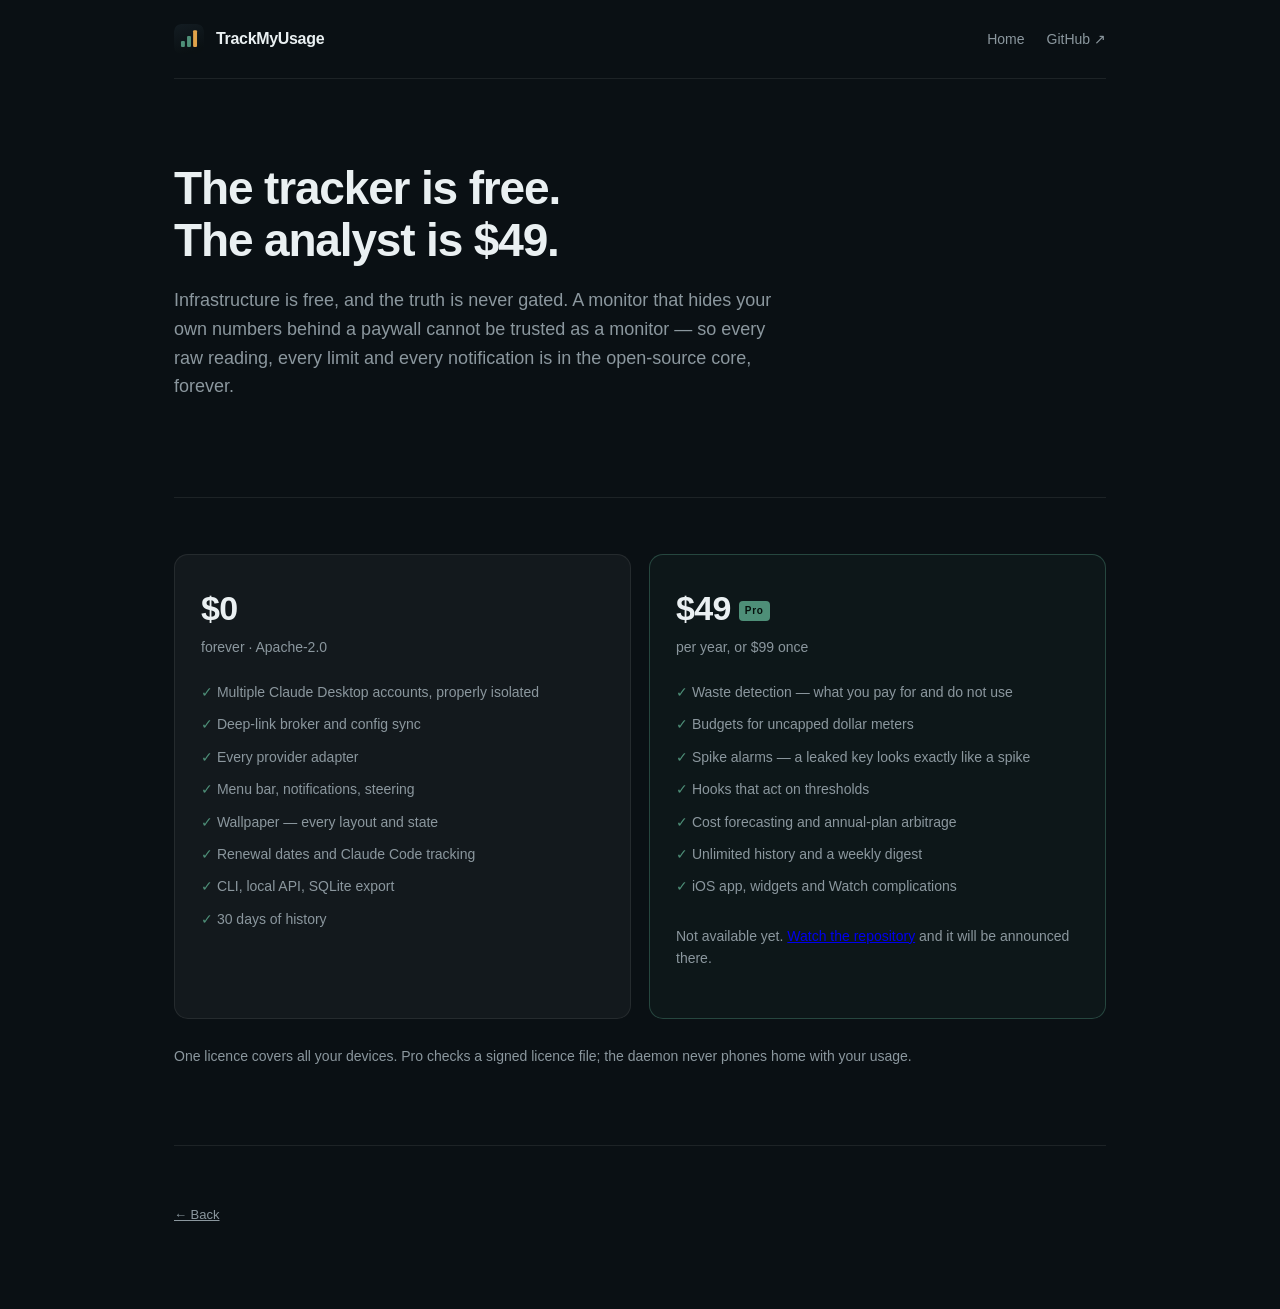
==== web/pricing.html @ 6587e72d "Brand, website, and counts that cannot lie The mark is geometry in TMUDesign, not a file. One defini" ====
<!DOCTYPE html>
<html lang="en">
<head>
<meta charset="utf-8">
<meta name="viewport" content="width=device-width, initial-scale=1">
<title>Pricing — TrackMyUsage</title>
<meta name="description" content="The tracker is free and open source. The analyst is $49.">
<!-- Deliberately not linked from the nav yet. Pro is not built: the licence check, the
     insights and the payment path are all still to come, and a page with a working trial
     button that leads nowhere is a promise the product cannot keep — on a site whose whole
     argument is that its numbers are honest. Link it when Pro ships. -->
<meta name="robots" content="noindex">
<link rel="icon" href="mark.svg">
<link rel="stylesheet" href="styles.css">
</head>
<body>

<div class="wrap">
    <nav>
        <img src="mark.svg" alt="">
        <span class="name">TrackMyUsage</span>
        <span class="links">
            <a href="index.html">Home</a>
            <a href="https://github.com/frogbark/trackmyusage">GitHub ↗</a>
        </span>
    </nav>

    <header>
        <h1>The tracker is free. The analyst is $49.</h1>
        <p class="sub">
            Infrastructure is free, and the truth is never gated. A monitor that hides your
            own numbers behind a paywall cannot be trusted as a monitor — so every raw
            reading, every limit and every notification is in the open-source core, forever.
        </p>
    </header>

    <section>
        <div class="plans">
            <div class="plan">
                <div class="price">$0</div>
                <div class="term">forever · Apache-2.0</div>
                <ul>
                    <li>Multiple Claude Desktop accounts, properly isolated</li>
                    <li>Deep-link broker and config sync</li>
                    <li>Every provider adapter</li>
                    <li>Menu bar, notifications, steering</li>
                    <li>Wallpaper — every layout and state</li>
                    <li>Renewal dates and Claude Code tracking</li>
                    <li>CLI, local API, SQLite export</li>
                    <li>30 days of history</li>
                </ul>
            </div>

            <div class="plan pro">
                <div class="price">$49<span class="badge">Pro</span></div>
                <div class="term">per year, or $99 once</div>
                <ul>
                    <li>Waste detection — what you pay for and do not use</li>
                    <li>Budgets for uncapped dollar meters</li>
                    <li>Spike alarms — a leaked key looks exactly like a spike</li>
                    <li>Hooks that act on thresholds</li>
                    <li>Cost forecasting and annual-plan arbitrage</li>
                    <li>Unlimited history and a weekly digest</li>
                    <li>iOS app, widgets and Watch complications</li>
                </ul>
                <p class="counts" style="margin-top:22px">
                    Not available yet. <a href="https://github.com/frogbark/trackmyusage">Watch
                    the repository</a> and it will be announced there.
                </p>
            </div>
        </div>

        <p class="counts" style="margin-top:26px">
            One licence covers all your devices. Pro checks a signed licence file; the daemon
            never phones home with your usage.
        </p>
    </section>

    <footer>
        <p><a href="index.html">← Back</a></p>
    </footer>
</div>

</body>
</html>
---- web/styles.css ----
/* trackmyusage.dev — no build step, no dependencies, one stylesheet.
   Tokens mirror Sources/TMUDesign/Ink.swift. They are duplicated here rather than generated
   because eleven hex values are not worth a build pipeline; the app icon and the provider
   matrix, which genuinely go stale, are generated. */
:root {
    --bg: #0a1014;
    --panel: rgba(255, 255, 255, 0.04);
    --border: rgba(255, 255, 255, 0.08);
    --ink: #eaf0f2;
    --muted: #8b979e;
    --absent: #5b686f;
    --ok: #4e8f78;
    --warn: #e0a24a;
    --over: #e2564a;
    --mono: ui-monospace, SFMono-Regular, Menlo, monospace;
}

* { box-sizing: border-box; }

body {
    margin: 0;
    background: var(--bg);
    color: var(--ink);
    font: 16px/1.6 -apple-system, BlinkMacSystemFont, "Segoe UI", Helvetica, sans-serif;
    -webkit-font-smoothing: antialiased;
    font-variant-numeric: tabular-nums;
}

.wrap { max-width: 980px; margin: 0 auto; padding: 0 24px; }

/* Nav */
nav {
    display: flex;
    align-items: center;
    gap: 12px;
    padding: 24px 0;
    border-bottom: 1px solid var(--border);
}
nav img { width: 30px; height: 30px; border-radius: 7px; }
nav .name { font-weight: 700; letter-spacing: -0.02em; }
nav .links { margin-left: auto; display: flex; gap: 22px; }
nav a { color: var(--muted); text-decoration: none; font-size: 14px; }
nav a:hover { color: var(--ink); }

/* Hero */
header { padding: 84px 0 64px; }
h1 {
    font-size: 46px;
    line-height: 1.12;
    letter-spacing: -0.025em;
    margin: 0 0 20px;
    max-width: 17ch;
}
.sub { color: var(--muted); font-size: 18px; max-width: 62ch; margin: 0 0 32px; }

.cta { display: flex; gap: 14px; align-items: center; flex-wrap: wrap; }
.install {
    font-family: var(--mono);
    font-size: 14px;
    background: var(--panel);
    border: 1px solid var(--border);
    border-radius: 9px;
    padding: 11px 16px;
    user-select: all;
}
.button {
    background: var(--ok);
    color: #06110d;
    font-weight: 600;
    font-size: 14px;
    border-radius: 9px;
    padding: 12px 20px;
    text-decoration: none;
}
.caption {
    margin-top: 22px;
    color: var(--absent);
    font-size: 13px;
    display: flex;
    gap: 10px;
    flex-wrap: wrap;
}
.caption span::after { content: " ·"; }
.caption span:last-child::after { content: ""; }

/* Sections */
section { padding: 56px 0; border-top: 1px solid var(--border); }
h2 { font-size: 13px; letter-spacing: 0.09em; text-transform: uppercase; color: var(--muted); margin: 0 0 26px; }

.pillars { display: grid; grid-template-columns: repeat(auto-fit, minmax(240px, 1fr)); gap: 18px; }
.card {
    background: var(--panel);
    border: 1px solid var(--border);
    border-radius: 12px;
    padding: 22px;
}
.card h3 { margin: 0 0 8px; font-size: 16px; }
.card p { margin: 0; color: var(--muted); font-size: 14px; }

/* Provider matrix */
.counts { color: var(--muted); font-size: 14px; margin: -12px 0 22px; }
.matrix { display: grid; grid-template-columns: repeat(auto-fit, minmax(200px, 1fr)); gap: 10px; }
.provider {
    display: flex;
    align-items: center;
    gap: 10px;
    background: var(--panel);
    border: 1px solid var(--border);
    border-radius: 9px;
    padding: 11px 14px;
    font-size: 14px;
}
.dot { width: 8px; height: 8px; border-radius: 50%; flex: none; }
.dot.built { background: var(--ok); }
.dot.blocked { background: var(--warn); }
.dot.planned { background: var(--absent); }
.provider .note { margin-left: auto; color: var(--absent); font-size: 12px; }
.provider.planned { color: var(--muted); }

/* Pricing */
.plans { display: grid; grid-template-columns: repeat(auto-fit, minmax(280px, 1fr)); gap: 18px; }
.plan { background: var(--panel); border: 1px solid var(--border); border-radius: 14px; padding: 26px; }
.plan.pro { border-color: rgba(78, 143, 120, 0.4); background: rgba(78, 143, 120, 0.06); }
.plan .price { font-size: 34px; font-weight: 700; letter-spacing: -0.02em; }
.plan .term { color: var(--muted); font-size: 14px; margin-bottom: 18px; }
.plan ul { list-style: none; padding: 0; margin: 0; font-size: 14px; color: var(--muted); }
.plan li { padding: 5px 0; }
.plan li::before { content: "✓ "; color: var(--ok); }
.badge {
    display: inline-block;
    background: var(--ok);
    color: #06110d;
    font-size: 10px;
    font-weight: 700;
    letter-spacing: 0.08em;
    border-radius: 4px;
    padding: 2px 6px;
    vertical-align: middle;
    margin-left: 8px;
}

footer { padding: 46px 0 70px; color: var(--absent); font-size: 13px; border-top: 1px solid var(--border); }
footer a { color: var(--muted); }

@media (max-width: 620px) {
    h1 { font-size: 32px; }
    header { padding: 52px 0 40px; }
}
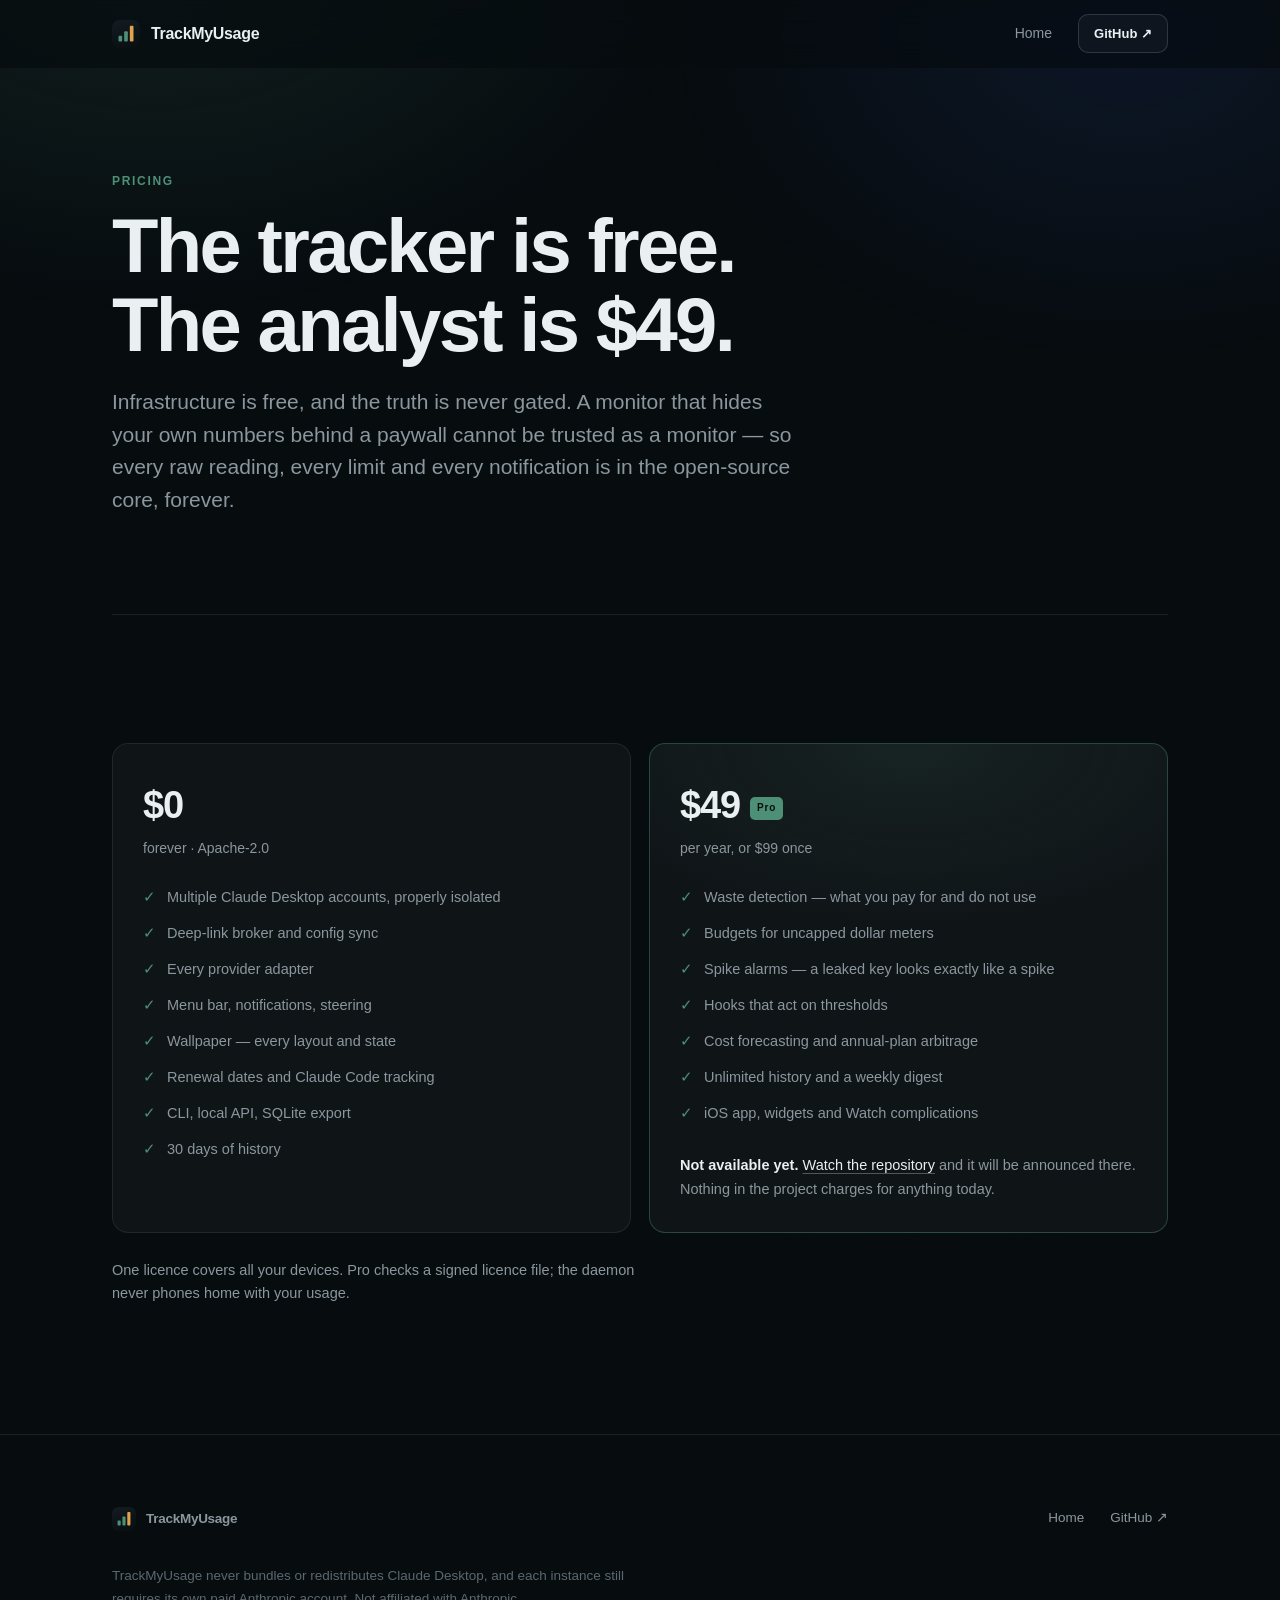
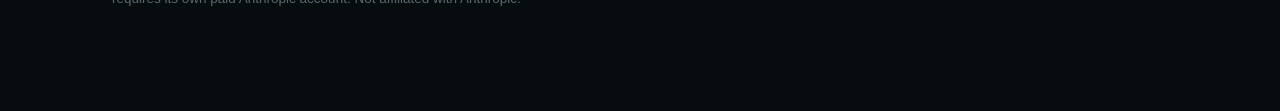
==== commit be420fcd: "Website: show the product, drawn by the thing that draws it The site had no product visuals at all —" ====
--- a/web/pricing.html
+++ b/web/pricing.html
@@ -10,24 +10,32 @@
      button that leads nowhere is a promise the product cannot keep — on a site whose whole
      argument is that its numbers are honest. Link it when Pro ships. -->
 <meta name="robots" content="noindex">
+<meta name="theme-color" content="#070c0f">
 <link rel="icon" href="mark.svg">
+<link rel="apple-touch-icon" href="icon.svg">
 <link rel="stylesheet" href="styles.css">
 </head>
 <body>
 
+<nav id="nav">
+    <div class="nav-inner">
+        <a class="nav-brand" href="/">
+            <img src="mark.svg" alt="">
+            <span>TrackMyUsage</span>
+        </a>
+        <span class="nav-links">
+            <a href="/">Home</a>
+            <a class="button ghost" href="https://github.com/frogbark/trackmyusage">GitHub&nbsp;↗</a>
+        </span>
+    </div>
+</nav>
+
 <div class="wrap">
-    <nav>
-        <img src="mark.svg" alt="">
-        <span class="name">TrackMyUsage</span>
-        <span class="links">
-            <a href="index.html">Home</a>
-            <a href="https://github.com/frogbark/trackmyusage">GitHub ↗</a>
-        </span>
-    </nav>
 
-    <header>
+    <header class="hero">
+        <p class="eyebrow">Pricing</p>
         <h1>The tracker is free. The analyst is $49.</h1>
-        <p class="sub">
+        <p class="lead">
             Infrastructure is free, and the truth is never gated. A monitor that hides your
             own numbers behind a paywall cannot be trusted as a monitor — so every raw
             reading, every limit and every notification is in the open-source core, forever.
@@ -63,23 +71,41 @@
                     <li>Unlimited history and a weekly digest</li>
                     <li>iOS app, widgets and Watch complications</li>
                 </ul>
-                <p class="counts" style="margin-top:22px">
-                    Not available yet. <a href="https://github.com/frogbark/trackmyusage">Watch
-                    the repository</a> and it will be announced there.
+                <p class="layout-note" style="margin-top:22px">
+                    <b>Not available yet.</b>
+                    <a href="https://github.com/frogbark/trackmyusage">Watch the repository</a>
+                    and it will be announced there. Nothing in the project charges for
+                    anything today.
                 </p>
             </div>
         </div>
 
-        <p class="counts" style="margin-top:26px">
+        <p class="layout-note" style="margin-top:26px">
             One licence covers all your devices. Pro checks a signed licence file; the daemon
             never phones home with your usage.
         </p>
     </section>
 
-    <footer>
-        <p><a href="index.html">← Back</a></p>
-    </footer>
 </div>
+
+<footer>
+    <div class="wrap">
+        <div class="foot-grid">
+            <span class="foot-brand">
+                <img src="mark.svg" alt="">
+                TrackMyUsage
+            </span>
+            <span class="foot-links">
+                <a href="/">Home</a>
+                <a href="https://github.com/frogbark/trackmyusage">GitHub ↗</a>
+            </span>
+        </div>
+        <p>
+            TrackMyUsage never bundles or redistributes Claude Desktop, and each instance still
+            requires its own paid Anthropic account. Not affiliated with Anthropic.
+        </p>
+    </div>
+</footer>
 
 </body>
 </html>
--- a/web/styles.css
+++ b/web/styles.css
@@ -1,148 +1,1132 @@
 /* trackmyusage.dev — no build step, no dependencies, one stylesheet.
    Tokens mirror Sources/TMUDesign/Ink.swift. They are duplicated here rather than generated
-   because eleven hex values are not worth a build pipeline; the app icon and the provider
-   matrix, which genuinely go stale, are generated. */
+   because eleven hex values are not worth a build pipeline; the app icon, the provider
+   matrix and the wallpaper images, which genuinely go stale, are generated. */
 :root {
-    --bg: #0a1014;
-    --panel: rgba(255, 255, 255, 0.04);
-    --border: rgba(255, 255, 255, 0.08);
+    /* Mirrors Ink.swift */
+    --scrim: #0c1216;
+    --window: #1e2429;
+    --popover: #1d2226;
     --ink: #eaf0f2;
     --muted: #8b979e;
     --absent: #5b686f;
     --ok: #4e8f78;
     --warn: #e0a24a;
     --over: #e2564a;
-    --mono: ui-monospace, SFMono-Regular, Menlo, monospace;
-}
-
-* { box-sizing: border-box; }
+    --action: #3f6df0;
+
+    /* Web-only surfaces */
+    --bg: #070c0f;
+    --bg-soft: #0a1014;
+    --panel: rgba(255, 255, 255, 0.035);
+    --panel-hi: rgba(255, 255, 255, 0.055);
+    --border: rgba(255, 255, 255, 0.08);
+    --border-hi: rgba(255, 255, 255, 0.14);
+
+    --mono: ui-monospace, SFMono-Regular, "SF Mono", Menlo, monospace;
+    --sans: -apple-system, BlinkMacSystemFont, "Segoe UI", Inter, Helvetica, sans-serif;
+
+    /* Fluid type. One scale, so a heading never needs a per-breakpoint override. */
+    --t-display: clamp(38px, 6.4vw, 76px);
+    --t-h2: clamp(27px, 3.4vw, 40px);
+    --t-h3: clamp(17px, 1.5vw, 19px);
+    --t-lead: clamp(17px, 1.7vw, 21px);
+
+    --gutter: clamp(20px, 4vw, 32px);
+    --section: clamp(72px, 10vw, 132px);
+    --radius: 16px;
+    /* How wide a figure may go when it breaks out of the text column. */
+    --breakout: min(calc(100vw - 2 * var(--gutter)), 1240px);
+
+    --ease: cubic-bezier(0.22, 1, 0.36, 1);
+}
+
+*,
+*::before,
+*::after {
+    box-sizing: border-box;
+}
+
+html {
+    scroll-behavior: smooth;
+    /* The nav is sticky; without this an anchor jump hides its own heading behind it. */
+    scroll-padding-top: 96px;
+    -webkit-text-size-adjust: 100%;
+}
 
 body {
     margin: 0;
     background: var(--bg);
     color: var(--ink);
-    font: 16px/1.6 -apple-system, BlinkMacSystemFont, "Segoe UI", Helvetica, sans-serif;
+    font: 400 16px/1.65 var(--sans);
     -webkit-font-smoothing: antialiased;
+    -moz-osx-font-smoothing: grayscale;
     font-variant-numeric: tabular-nums;
-}
-
-.wrap { max-width: 980px; margin: 0 auto; padding: 0 24px; }
-
-/* Nav */
+    overflow-x: hidden;
+}
+
+/* Ambient light. Two fixed radial washes rather than a gradient on the body, so they stay
+   put while the page scrolls and never band across a long section. */
+body::before {
+    content: "";
+    position: fixed;
+    inset: 0;
+    pointer-events: none;
+    z-index: 0;
+    background:
+        radial-gradient(900px 620px at 12% -8%, rgba(78, 143, 120, 0.16), transparent 62%),
+        radial-gradient(760px 540px at 88% 4%, rgba(63, 109, 240, 0.11), transparent 60%);
+}
+
+/* Everything that is not the wash sits above it. */
+.wrap,
+nav,
+footer {
+    position: relative;
+    z-index: 1;
+}
+
+.wrap {
+    max-width: 1120px;
+    margin: 0 auto;
+    padding: 0 var(--gutter);
+}
+
+.narrow {
+    max-width: 760px;
+}
+
+a {
+    color: var(--ink);
+    text-decoration-color: rgba(255, 255, 255, 0.28);
+    text-underline-offset: 3px;
+}
+
+a:hover {
+    text-decoration-color: currentColor;
+}
+
+:focus-visible {
+    outline: 2px solid var(--ok);
+    outline-offset: 3px;
+    border-radius: 4px;
+}
+
+img,
+svg {
+    max-width: 100%;
+}
+
+code {
+    font-family: var(--mono);
+    font-size: 0.92em;
+}
+
+/* ---------------------------------------------------------------- Nav */
+
 nav {
+    position: sticky;
+    top: 0;
+    z-index: 50;
+    background: rgba(7, 12, 15, 0.72);
+    backdrop-filter: saturate(160%) blur(14px);
+    -webkit-backdrop-filter: saturate(160%) blur(14px);
+    border-bottom: 1px solid transparent;
+    transition: border-color 0.3s var(--ease), background 0.3s var(--ease);
+}
+
+nav.scrolled {
+    border-bottom-color: var(--border);
+    background: rgba(7, 12, 15, 0.9);
+}
+
+.nav-inner {
+    max-width: 1120px;
+    margin: 0 auto;
+    padding: 14px var(--gutter);
     display: flex;
     align-items: center;
     gap: 12px;
-    padding: 24px 0;
-    border-bottom: 1px solid var(--border);
-}
-nav img { width: 30px; height: 30px; border-radius: 7px; }
-nav .name { font-weight: 700; letter-spacing: -0.02em; }
-nav .links { margin-left: auto; display: flex; gap: 22px; }
-nav a { color: var(--muted); text-decoration: none; font-size: 14px; }
-nav a:hover { color: var(--ink); }
-
-/* Hero */
-header { padding: 84px 0 64px; }
-h1 {
-    font-size: 46px;
-    line-height: 1.12;
-    letter-spacing: -0.025em;
-    margin: 0 0 20px;
-    max-width: 17ch;
-}
-.sub { color: var(--muted); font-size: 18px; max-width: 62ch; margin: 0 0 32px; }
-
-.cta { display: flex; gap: 14px; align-items: center; flex-wrap: wrap; }
-.install {
-    font-family: var(--mono);
+}
+
+.nav-brand {
+    display: flex;
+    align-items: center;
+    gap: 11px;
+    text-decoration: none;
+    color: var(--ink);
+    font-weight: 650;
+    letter-spacing: -0.02em;
+}
+
+.nav-brand img {
+    width: 28px;
+    height: 28px;
+    border-radius: 7px;
+}
+
+.nav-links {
+    margin-left: auto;
+    display: flex;
+    align-items: center;
+    gap: clamp(14px, 2.2vw, 26px);
+}
+
+.nav-links a {
+    color: var(--muted);
+    text-decoration: none;
     font-size: 14px;
+    transition: color 0.18s var(--ease);
+}
+
+.nav-links a:hover {
+    color: var(--ink);
+}
+
+.nav-links .button {
+    padding: 8px 15px;
+    font-size: 13px;
+}
+
+@media (max-width: 720px) {
+    .nav-links .hide-sm {
+        display: none;
+    }
+}
+
+/* ---------------------------------------------------------------- Buttons */
+
+.button {
+    display: inline-flex;
+    align-items: center;
+    gap: 8px;
+    background: var(--ok);
+    color: #05100c;
+    font-weight: 650;
+    font-size: 14px;
+    border-radius: 10px;
+    padding: 12px 20px;
+    text-decoration: none;
+    border: 1px solid transparent;
+    white-space: nowrap;
+    transition: transform 0.18s var(--ease), box-shadow 0.18s var(--ease),
+        background 0.18s var(--ease);
+}
+
+.button:hover {
+    background: #5aa389;
+    transform: translateY(-1px);
+    box-shadow: 0 8px 26px rgba(78, 143, 120, 0.3);
+}
+
+.button:active {
+    transform: translateY(0);
+}
+
+.button.ghost {
+    background: var(--panel);
+    color: var(--ink);
+    border-color: var(--border-hi);
+}
+
+.button.ghost:hover {
+    background: var(--panel-hi);
+    border-color: rgba(255, 255, 255, 0.24);
+    box-shadow: none;
+}
+
+/* ---------------------------------------------------------------- Hero */
+
+header.hero {
+    padding: clamp(56px, 9vw, 104px) 0 clamp(40px, 6vw, 64px);
+}
+
+.pill-tag {
+    display: inline-flex;
+    align-items: center;
+    gap: 9px;
+    font-size: 12.5px;
+    color: var(--muted);
     background: var(--panel);
     border: 1px solid var(--border);
-    border-radius: 9px;
-    padding: 11px 16px;
+    border-radius: 999px;
+    padding: 6px 14px 6px 10px;
+    margin-bottom: 26px;
+    text-decoration: none;
+}
+
+.pill-tag .dot {
+    width: 6px;
+    height: 6px;
+    border-radius: 50%;
+    background: var(--ok);
+    box-shadow: 0 0 0 3px rgba(78, 143, 120, 0.18);
+}
+
+.pill-tag strong {
+    color: var(--ink);
+    font-weight: 600;
+}
+
+h1 {
+    font-size: var(--t-display);
+    line-height: 1.04;
+    letter-spacing: -0.035em;
+    font-weight: 660;
+    margin: 0 0 22px;
+    max-width: 16ch;
+    text-wrap: balance;
+}
+
+h1 .grad {
+    background: linear-gradient(101deg, #eaf0f2 6%, #a8d4c1 46%, #74b39a 100%);
+    -webkit-background-clip: text;
+    background-clip: text;
+    color: transparent;
+}
+
+.lead {
+    color: var(--muted);
+    font-size: var(--t-lead);
+    line-height: 1.55;
+    max-width: 60ch;
+    margin: 0 0 34px;
+    text-wrap: pretty;
+}
+
+.cta {
+    display: flex;
+    gap: 12px;
+    align-items: center;
+    flex-wrap: wrap;
+    /* Same reason as `.install .cmd` — this row holds the pill, and an unshrinkable child
+       here would push the whole page wider than the screen. */
+    min-width: 0;
+}
+
+/* Copyable install line. `user-select: all` so one click selects the whole command, plus a
+   button for people who would rather not trust that. */
+.install {
+    display: inline-flex;
+    align-items: center;
+    gap: 12px;
+    font-family: var(--mono);
+    font-size: 13.5px;
+    background: var(--panel);
+    border: 1px solid var(--border);
+    border-radius: 10px;
+    padding: 0 6px 0 16px;
+    height: 44px;
+    color: var(--ink);
+    max-width: 100%;
+}
+
+/* A clone URL is long. It scrolls inside the pill rather than widening it, so a phone gets
+   a scrollable command instead of a page that scrolls sideways. The Copy button is the
+   reason that is acceptable: nobody has to scroll to select the tail of it.
+
+   `min-width: 0` is the whole trick. A flex item defaults to `min-width: auto`, which
+   refuses to shrink below its content — so without this the nowrap command widened the
+   pill, the pill widened the hero, and every section on the page inherited a width wider
+   than the phone. `body { overflow-x: hidden }` then hid the evidence instead of the
+   cause. */
+.install .cmd {
     user-select: all;
-}
-.button {
-    background: var(--ok);
-    color: #06110d;
-    font-weight: 600;
-    font-size: 14px;
-    border-radius: 9px;
-    padding: 12px 20px;
-    text-decoration: none;
-}
+    overflow-x: auto;
+    white-space: nowrap;
+    scrollbar-width: none;
+    min-width: 0;
+}
+
+.install .cmd::-webkit-scrollbar {
+    display: none;
+}
+
+.install .prompt,
+.install .copy {
+    flex: none;
+}
+
+.install .prompt {
+    color: var(--absent);
+    user-select: none;
+}
+
+.copy {
+    font: inherit;
+    font-size: 11.5px;
+    color: var(--muted);
+    background: transparent;
+    border: 1px solid var(--border);
+    border-radius: 7px;
+    padding: 6px 10px;
+    cursor: pointer;
+    transition: all 0.18s var(--ease);
+}
+
+.copy:hover {
+    color: var(--ink);
+    border-color: var(--border-hi);
+    background: var(--panel-hi);
+}
+
+.copy.done {
+    color: var(--ok);
+    border-color: rgba(78, 143, 120, 0.5);
+}
+
 .caption {
-    margin-top: 22px;
+    margin-top: 26px;
     color: var(--absent);
     font-size: 13px;
     display: flex;
     gap: 10px;
     flex-wrap: wrap;
-}
-.caption span::after { content: " ·"; }
-.caption span:last-child::after { content: ""; }
-
-/* Sections */
-section { padding: 56px 0; border-top: 1px solid var(--border); }
-h2 { font-size: 13px; letter-spacing: 0.09em; text-transform: uppercase; color: var(--muted); margin: 0 0 26px; }
-
-.pillars { display: grid; grid-template-columns: repeat(auto-fit, minmax(240px, 1fr)); gap: 18px; }
+    align-items: center;
+}
+
+.caption span::after {
+    content: "·";
+    margin-left: 10px;
+    opacity: 0.5;
+}
+
+.caption span:last-child::after {
+    content: "";
+}
+
+/* ---------------------------------------------------------------- Screen */
+
+/* The wallpaper SVG is a transparent overlay — it composites over whatever background you
+   already have. Showing it on a plain page would be a lie by omission, so it is placed on a
+   surface that behaves like a desktop. */
+.screen {
+    position: relative;
+    border-radius: clamp(10px, 1.4vw, 18px);
+    border: 1px solid var(--border-hi);
+    background:
+        radial-gradient(1200px 800px at 78% 12%, rgba(63, 109, 240, 0.2), transparent 55%),
+        radial-gradient(900px 700px at 14% 88%, rgba(78, 143, 120, 0.18), transparent 58%),
+        linear-gradient(155deg, #16222b 0%, #0d151b 48%, #101a20 100%);
+    box-shadow:
+        0 1px 0 rgba(255, 255, 255, 0.07) inset,
+        0 30px 80px -20px rgba(0, 0, 0, 0.75);
+    overflow: hidden;
+    aspect-ratio: 16 / 9;
+}
+
+.screen img {
+    position: absolute;
+    inset: 0;
+    width: 100%;
+    height: 100%;
+    display: block;
+}
+
+/* The menu bar strip, so the panel reads as sitting on a Mac rather than floating. */
+.screen .menubar {
+    position: absolute;
+    top: 0;
+    left: 0;
+    right: 0;
+    height: 4.2%;
+    min-height: 16px;
+    background: rgba(6, 10, 13, 0.55);
+    backdrop-filter: blur(8px);
+    -webkit-backdrop-filter: blur(8px);
+    border-bottom: 1px solid rgba(255, 255, 255, 0.06);
+    display: flex;
+    align-items: center;
+    justify-content: flex-end;
+    gap: 10px;
+    padding: 0 1.4%;
+    font-family: var(--mono);
+    font-size: clamp(7px, 0.86vw, 12px);
+    color: var(--muted);
+    letter-spacing: 0.02em;
+}
+
+.screen .menubar .gauge {
+    color: var(--ink);
+}
+
+.screen .menubar .gauge .hot {
+    color: var(--over);
+}
+
+/* Wider than the text column. The panel is a small thing on a large desktop — that is the
+   product, not a framing choice — so the only lever for legibility is giving the whole
+   desktop more room. Bounded by the viewport so the breakout never causes a sideways
+   scroll, which `body { overflow-x: hidden }` would otherwise hide rather than prevent.
+   Negative margins rather than `margin-left: 50%` + `translateX(-50%)`: the elements this
+   lands on are also `.reveal`, whose finished state sets `transform: none`, and the two
+   would silently cancel each other — which is exactly what they did. */
+.breakout {
+    width: var(--breakout);
+    margin-inline: calc((100% - var(--breakout)) / 2);
+}
+
+/* margin-top alone, never the `margin` shorthand: this element also carries `.breakout`,
+   and a shorthand here resets the inline margins that do the centring. */
+.hero-figure {
+    margin-top: clamp(36px, 6vw, 62px);
+}
+
+.screen-link {
+    display: block;
+    text-decoration: none;
+}
+
+figcaption {
+    margin-top: 14px;
+    color: var(--absent);
+    font-size: 13px;
+    display: flex;
+    gap: 8px;
+    align-items: baseline;
+    flex-wrap: wrap;
+}
+
+figcaption b {
+    color: var(--muted);
+    font-weight: 600;
+}
+
+/* ---------------------------------------------------------------- Sections */
+
+section {
+    padding: var(--section) 0;
+    border-top: 1px solid var(--border);
+}
+
+.eyebrow {
+    font-size: 12px;
+    letter-spacing: 0.14em;
+    text-transform: uppercase;
+    color: var(--ok);
+    margin: 0 0 14px;
+    font-weight: 600;
+}
+
+h2 {
+    font-size: var(--t-h2);
+    line-height: 1.12;
+    letter-spacing: -0.028em;
+    font-weight: 640;
+    margin: 0 0 18px;
+    max-width: 22ch;
+    text-wrap: balance;
+}
+
+.section-lead {
+    color: var(--muted);
+    font-size: 17px;
+    max-width: 62ch;
+    margin: 0 0 clamp(32px, 4vw, 48px);
+    text-wrap: pretty;
+}
+
+/* ---------------------------------------------------------------- Cards */
+
+.grid {
+    display: grid;
+    gap: 16px;
+    grid-template-columns: repeat(auto-fit, minmax(268px, 1fr));
+}
+
 .card {
     background: var(--panel);
     border: 1px solid var(--border);
-    border-radius: 12px;
-    padding: 22px;
-}
-.card h3 { margin: 0 0 8px; font-size: 16px; }
-.card p { margin: 0; color: var(--muted); font-size: 14px; }
-
-/* Provider matrix */
-.counts { color: var(--muted); font-size: 14px; margin: -12px 0 22px; }
-.matrix { display: grid; grid-template-columns: repeat(auto-fit, minmax(200px, 1fr)); gap: 10px; }
-.provider {
-    display: flex;
-    align-items: center;
-    gap: 10px;
+    border-radius: var(--radius);
+    padding: 26px;
+    transition: border-color 0.25s var(--ease), background 0.25s var(--ease),
+        transform 0.25s var(--ease);
+}
+
+.card:hover {
+    border-color: var(--border-hi);
+    background: var(--panel-hi);
+    transform: translateY(-2px);
+}
+
+.card h3 {
+    margin: 0 0 10px;
+    font-size: var(--t-h3);
+    font-weight: 620;
+    letter-spacing: -0.015em;
+}
+
+.card p {
+    margin: 0;
+    color: var(--muted);
+    font-size: 14.5px;
+    line-height: 1.62;
+}
+
+.card p + p {
+    margin-top: 12px;
+}
+
+.card .icon {
+    display: flex;
+    align-items: center;
+    justify-content: center;
+    width: 36px;
+    height: 36px;
+    border-radius: 10px;
+    background: rgba(78, 143, 120, 0.12);
+    border: 1px solid rgba(78, 143, 120, 0.24);
+    color: var(--ok);
+    margin-bottom: 18px;
+}
+
+/* ---------------------------------------------------------------- Steps */
+
+.steps {
+    display: grid;
+    gap: 2px;
+    counter-reset: step;
+    border: 1px solid var(--border);
+    border-radius: var(--radius);
+    overflow: hidden;
+    background: var(--border);
+}
+
+.step {
+    counter-increment: step;
+    background: var(--bg-soft);
+    padding: 26px clamp(20px, 3vw, 32px);
+    display: grid;
+    grid-template-columns: 44px 1fr;
+    gap: 20px;
+    align-items: start;
+}
+
+.step::before {
+    content: counter(step, decimal-leading-zero);
+    font-family: var(--mono);
+    font-size: 13px;
+    color: var(--ok);
+    background: rgba(78, 143, 120, 0.1);
+    border: 1px solid rgba(78, 143, 120, 0.22);
+    border-radius: 9px;
+    width: 44px;
+    height: 32px;
+    display: flex;
+    align-items: center;
+    justify-content: center;
+}
+
+.step h3 {
+    margin: 4px 0 8px;
+    font-size: var(--t-h3);
+    font-weight: 620;
+    letter-spacing: -0.015em;
+}
+
+.step p {
+    margin: 0;
+    color: var(--muted);
+    font-size: 14.5px;
+    line-height: 1.62;
+}
+
+@media (max-width: 560px) {
+    .step {
+        grid-template-columns: 1fr;
+        gap: 12px;
+    }
+}
+
+/* ---------------------------------------------------------------- Table */
+
+.table-scroll {
+    overflow-x: auto;
+    border: 1px solid var(--border);
+    border-radius: var(--radius);
+    background: var(--panel);
+}
+
+table {
+    width: 100%;
+    border-collapse: collapse;
+    font-size: 14.5px;
+    min-width: 620px;
+}
+
+th,
+td {
+    text-align: left;
+    padding: 16px 22px;
+    vertical-align: top;
+}
+
+thead th {
+    font-size: 11.5px;
+    letter-spacing: 0.11em;
+    text-transform: uppercase;
+    color: var(--absent);
+    font-weight: 600;
+    border-bottom: 1px solid var(--border);
+}
+
+tbody tr + tr td {
+    border-top: 1px solid var(--border);
+}
+
+tbody td:first-child {
+    color: var(--ink);
+    width: 42%;
+}
+
+tbody td:last-child {
+    color: var(--muted);
+}
+
+/* ---------------------------------------------------------------- Layout switcher */
+
+.switcher {
+    display: flex;
+    gap: 6px;
+    padding: 5px;
     background: var(--panel);
     border: 1px solid var(--border);
-    border-radius: 9px;
-    padding: 11px 14px;
+    border-radius: 12px;
+    margin-bottom: 22px;
+    flex-wrap: wrap;
+    width: fit-content;
+    max-width: 100%;
+}
+
+.switcher button {
+    font: inherit;
+    font-size: 13.5px;
+    color: var(--muted);
+    background: transparent;
+    border: 1px solid transparent;
+    border-radius: 8px;
+    padding: 8px 16px;
+    cursor: pointer;
+    transition: all 0.2s var(--ease);
+    white-space: nowrap;
+}
+
+.switcher button:hover {
+    color: var(--ink);
+}
+
+.switcher button[aria-selected="true"] {
+    color: var(--ink);
+    background: var(--panel-hi);
+    border-color: var(--border-hi);
+}
+
+.layout-panel[hidden] {
+    display: none;
+}
+
+.layout-note {
+    margin: 16px 0 0;
+    color: var(--muted);
+    font-size: 14.5px;
+    max-width: 68ch;
+}
+
+.layout-note b {
+    color: var(--ink);
+    font-weight: 600;
+}
+
+/* ---------------------------------------------------------------- Providers */
+
+.counts {
+    display: flex;
+    gap: 18px;
+    flex-wrap: wrap;
+    margin: 0 0 24px;
     font-size: 14px;
-}
-.dot { width: 8px; height: 8px; border-radius: 50%; flex: none; }
-.dot.built { background: var(--ok); }
-.dot.blocked { background: var(--warn); }
-.dot.planned { background: var(--absent); }
-.provider .note { margin-left: auto; color: var(--absent); font-size: 12px; }
-.provider.planned { color: var(--muted); }
-
-/* Pricing */
-.plans { display: grid; grid-template-columns: repeat(auto-fit, minmax(280px, 1fr)); gap: 18px; }
-.plan { background: var(--panel); border: 1px solid var(--border); border-radius: 14px; padding: 26px; }
-.plan.pro { border-color: rgba(78, 143, 120, 0.4); background: rgba(78, 143, 120, 0.06); }
-.plan .price { font-size: 34px; font-weight: 700; letter-spacing: -0.02em; }
-.plan .term { color: var(--muted); font-size: 14px; margin-bottom: 18px; }
-.plan ul { list-style: none; padding: 0; margin: 0; font-size: 14px; color: var(--muted); }
-.plan li { padding: 5px 0; }
-.plan li::before { content: "✓ "; color: var(--ok); }
+    color: var(--muted);
+}
+
+.counts .n {
+    color: var(--ink);
+    font-weight: 650;
+    font-variant-numeric: tabular-nums;
+}
+
+.counts .key {
+    display: inline-flex;
+    align-items: center;
+    gap: 8px;
+}
+
+.matrix {
+    display: grid;
+    grid-template-columns: repeat(auto-fill, minmax(196px, 1fr));
+    gap: 8px;
+}
+
+.provider {
+    display: flex;
+    align-items: center;
+    flex-wrap: wrap;
+    gap: 0 10px;
+    background: var(--panel);
+    border: 1px solid var(--border);
+    border-radius: 10px;
+    padding: 12px 14px;
+    font-size: 14px;
+    /* Uniform height so a two-line note does not make its whole grid row taller than the
+       rest. The note wraps onto its own line rather than squeezing the name. */
+    min-height: 60px;
+    transition: border-color 0.2s var(--ease), background 0.2s var(--ease);
+}
+
+.provider:hover {
+    border-color: var(--border-hi);
+    background: var(--panel-hi);
+}
+
+.dot {
+    width: 7px;
+    height: 7px;
+    border-radius: 50%;
+    flex: none;
+}
+
+.dot.built {
+    background: var(--ok);
+    box-shadow: 0 0 0 3px rgba(78, 143, 120, 0.16);
+}
+
+.dot.blocked {
+    background: var(--warn);
+    box-shadow: 0 0 0 3px rgba(224, 162, 74, 0.14);
+}
+
+.dot.planned {
+    background: var(--absent);
+}
+
+/* The identifier verbatim, in mono — it is what you type at `tmu provider add <id>`.
+   Title-casing it would render "openai" as "Openai" and "posthog" as "Posthog", inventing
+   spellings for real products; providers.json carries no display names to use instead. */
+.provider .name {
+    font-family: var(--mono);
+    font-size: 13.5px;
+}
+
+.provider .note {
+    flex-basis: 100%;
+    margin-left: 17px;
+    margin-top: 2px;
+    color: var(--absent);
+    font-size: 11.5px;
+}
+
+.provider.planned .name {
+    color: var(--muted);
+}
+
+/* ---------------------------------------------------------------- Invariants */
+
+.invariants {
+    display: grid;
+    gap: 0;
+    border: 1px solid var(--border);
+    border-radius: var(--radius);
+    overflow: hidden;
+}
+
+.invariant {
+    display: grid;
+    grid-template-columns: minmax(180px, 0.9fr) 1.4fr;
+    gap: clamp(16px, 3vw, 40px);
+    padding: 24px clamp(20px, 3vw, 30px);
+    background: var(--panel);
+}
+
+.invariant + .invariant {
+    border-top: 1px solid var(--border);
+}
+
+.invariant h3 {
+    margin: 0;
+    font-size: 15.5px;
+    font-weight: 620;
+    letter-spacing: -0.01em;
+}
+
+.invariant p {
+    margin: 0;
+    color: var(--muted);
+    font-size: 14.5px;
+    line-height: 1.62;
+}
+
+@media (max-width: 640px) {
+    .invariant {
+        grid-template-columns: 1fr;
+        gap: 8px;
+    }
+}
+
+/* ---------------------------------------------------------------- Code block */
+
+.code {
+    background: #060a0d;
+    border: 1px solid var(--border);
+    border-radius: var(--radius);
+    overflow: hidden;
+}
+
+.code-head {
+    display: flex;
+    align-items: center;
+    gap: 8px;
+    padding: 12px 18px;
+    border-bottom: 1px solid var(--border);
+    font-size: 12px;
+    color: var(--absent);
+    font-family: var(--mono);
+}
+
+.code pre {
+    margin: 0;
+    padding: 20px 18px;
+    overflow-x: auto;
+    font-family: var(--mono);
+    font-size: 13.5px;
+    line-height: 1.75;
+    color: var(--ink);
+}
+
+.code .c {
+    color: var(--absent);
+}
+
+.code .p {
+    color: var(--ok);
+    user-select: none;
+}
+
+/* ---------------------------------------------------------------- Menu bar demo */
+
+.gauge-demo {
+    display: inline-flex;
+    align-items: center;
+    gap: 10px;
+    background: var(--popover);
+    border: 1px solid var(--border-hi);
+    border-radius: 10px;
+    padding: 10px 16px;
+    font-family: var(--mono);
+    font-size: 15px;
+    color: var(--ink);
+    box-shadow: 0 10px 30px -12px rgba(0, 0, 0, 0.8);
+}
+
+.gauge-demo .mark {
+    width: 15px;
+    height: 15px;
+    border-radius: 4px;
+}
+
+.gauge-demo .sep {
+    color: var(--absent);
+}
+
+.gauge-demo .hot {
+    color: var(--over);
+}
+
+.gauge-demo .warnv {
+    color: var(--warn);
+}
+
+/* ---------------------------------------------------------------- CTA band */
+
+.band {
+    border: 1px solid var(--border-hi);
+    border-radius: clamp(18px, 2.4vw, 24px);
+    padding: clamp(36px, 6vw, 64px);
+    text-align: center;
+    background:
+        radial-gradient(700px 320px at 50% 0%, rgba(78, 143, 120, 0.16), transparent 70%),
+        var(--panel);
+}
+
+.band h2 {
+    margin: 0 auto 16px;
+    max-width: 20ch;
+}
+
+.band .lead {
+    margin: 0 auto 30px;
+    max-width: 52ch;
+}
+
+.band .cta {
+    justify-content: center;
+}
+
+/* ---------------------------------------------------------------- Footer */
+
+footer {
+    padding: clamp(48px, 6vw, 72px) 0 clamp(56px, 7vw, 88px);
+    color: var(--absent);
+    font-size: 13.5px;
+    border-top: 1px solid var(--border);
+}
+
+.foot-grid {
+    display: flex;
+    gap: 32px;
+    justify-content: space-between;
+    flex-wrap: wrap;
+    margin-bottom: 34px;
+}
+
+.foot-brand {
+    display: flex;
+    align-items: center;
+    gap: 10px;
+    color: var(--muted);
+    font-weight: 620;
+    letter-spacing: -0.02em;
+}
+
+.foot-brand img {
+    width: 24px;
+    height: 24px;
+    border-radius: 6px;
+}
+
+.foot-links {
+    display: flex;
+    gap: 26px;
+    flex-wrap: wrap;
+}
+
+.foot-links a {
+    color: var(--muted);
+    text-decoration: none;
+}
+
+.foot-links a:hover {
+    color: var(--ink);
+}
+
+footer p {
+    max-width: 74ch;
+    line-height: 1.65;
+}
+
+footer a {
+    color: var(--muted);
+}
+
+/* ---------------------------------------------------------------- Pricing */
+
+.plans {
+    display: grid;
+    grid-template-columns: repeat(auto-fit, minmax(288px, 1fr));
+    gap: 18px;
+}
+
+.plan {
+    background: var(--panel);
+    border: 1px solid var(--border);
+    border-radius: var(--radius);
+    padding: 30px;
+}
+
+.plan.pro {
+    border-color: rgba(78, 143, 120, 0.4);
+    background:
+        radial-gradient(500px 260px at 50% 0%, rgba(78, 143, 120, 0.12), transparent 70%),
+        var(--panel);
+}
+
+.plan .price {
+    font-size: 38px;
+    font-weight: 680;
+    letter-spacing: -0.03em;
+}
+
+.plan .term {
+    color: var(--muted);
+    font-size: 14px;
+    margin-bottom: 20px;
+}
+
+.plan ul {
+    list-style: none;
+    padding: 0;
+    margin: 0;
+    font-size: 14.5px;
+    color: var(--muted);
+}
+
+.plan li {
+    padding: 6px 0 6px 24px;
+    position: relative;
+}
+
+.plan li::before {
+    content: "✓";
+    position: absolute;
+    left: 0;
+    color: var(--ok);
+}
+
 .badge {
     display: inline-block;
     background: var(--ok);
-    color: #06110d;
+    color: #05100c;
     font-size: 10px;
     font-weight: 700;
     letter-spacing: 0.08em;
-    border-radius: 4px;
-    padding: 2px 6px;
+    border-radius: 5px;
+    padding: 3px 7px;
     vertical-align: middle;
-    margin-left: 8px;
-}
-
-footer { padding: 46px 0 70px; color: var(--absent); font-size: 13px; border-top: 1px solid var(--border); }
-footer a { color: var(--muted); }
-
-@media (max-width: 620px) {
-    h1 { font-size: 32px; }
-    header { padding: 52px 0 40px; }
-}
+    margin-left: 10px;
+}
+
+/* ---------------------------------------------------------------- Motion */
+
+/* Scroll reveal, gated on `.js` — which is set by an inline script in the head, and only
+   when IntersectionObserver is actually available to take the hidden state back off again.
+   The hiding must never be the default: `.reveal` sits in the markup, so styling it
+   unconditionally would leave every marked section permanently blank wherever the script
+   does not run. That is not hypothetical — it is what a headless capture of this page did
+   before the gate existed. */
+.js .reveal {
+    opacity: 0;
+    transform: translateY(18px);
+    transition: opacity 0.7s var(--ease), transform 0.7s var(--ease);
+}
+
+.js .reveal.in {
+    opacity: 1;
+    transform: none;
+}
+
+@media (prefers-reduced-motion: reduce) {
+    html {
+        scroll-behavior: auto;
+    }
+
+    *,
+    *::before,
+    *::after {
+        animation-duration: 0.001ms !important;
+        animation-iteration-count: 1 !important;
+        transition-duration: 0.001ms !important;
+    }
+
+    .js .reveal {
+        opacity: 1;
+        transform: none;
+    }
+}
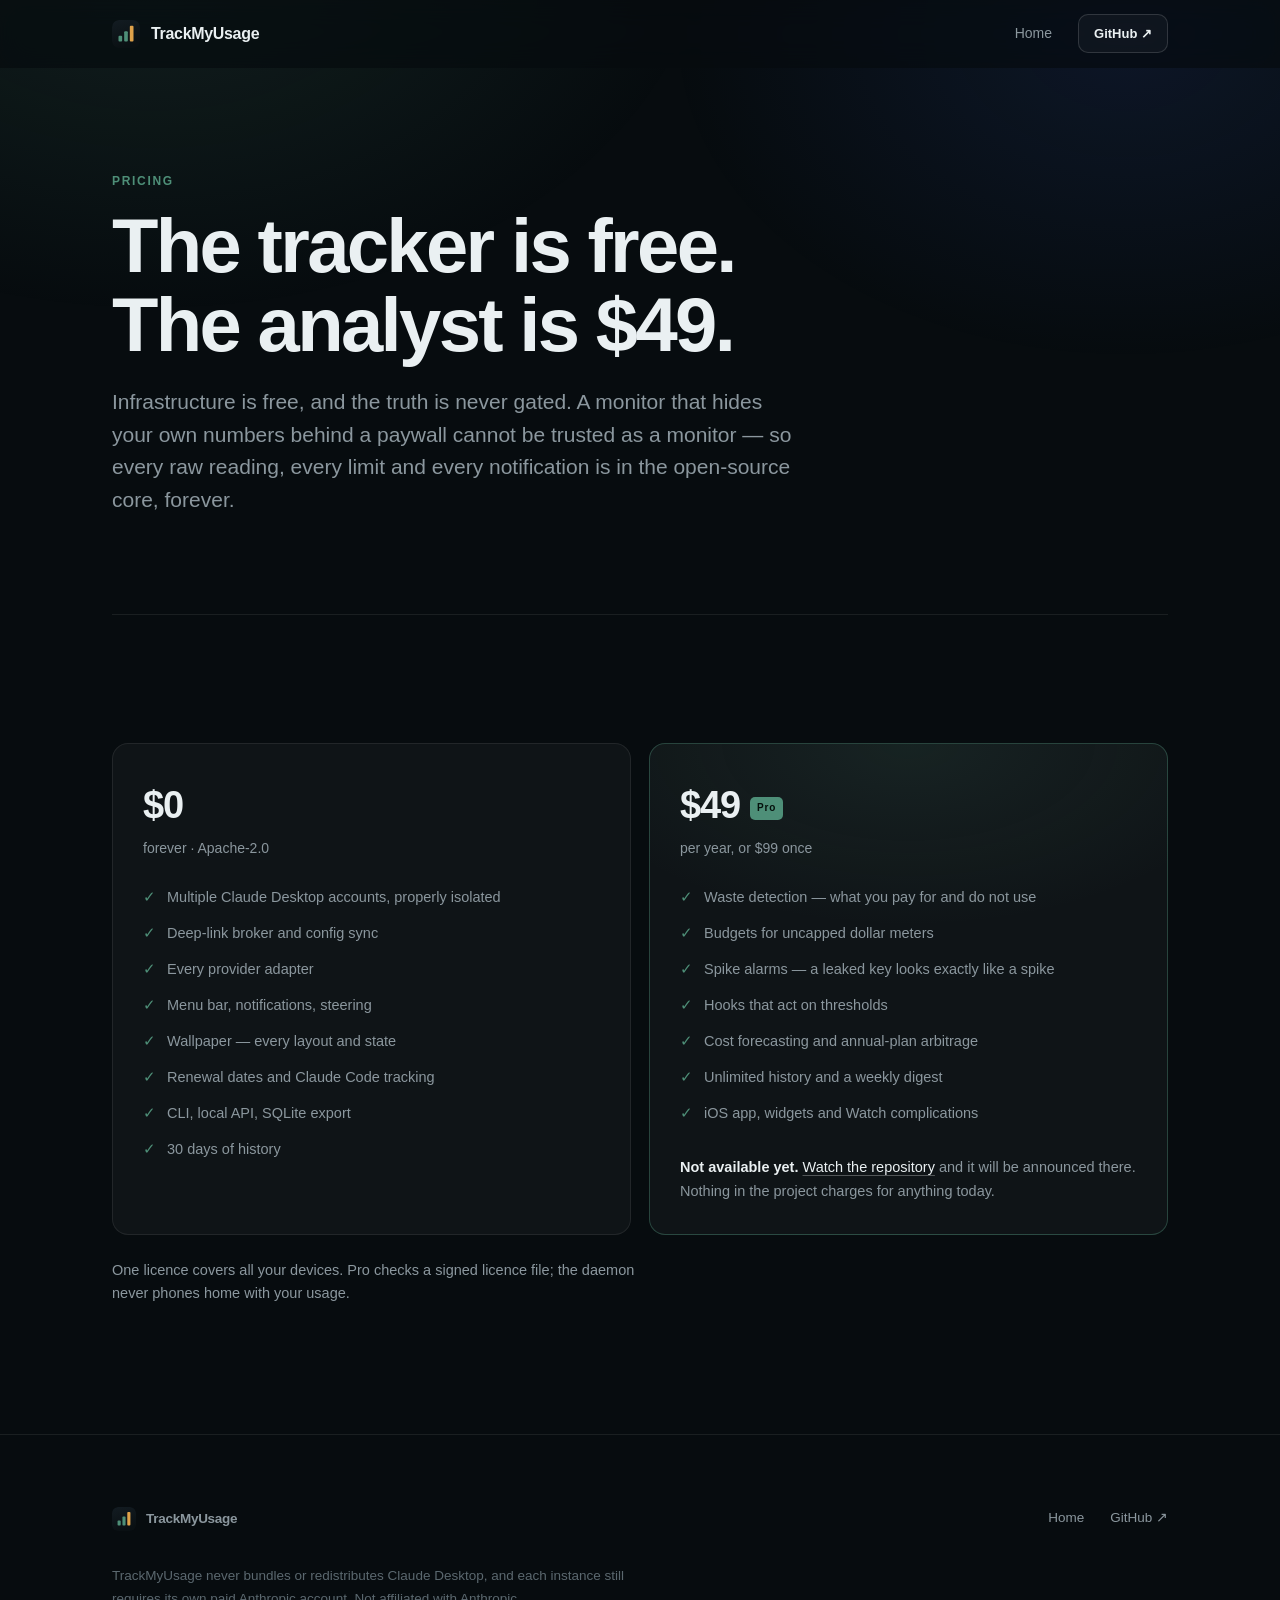
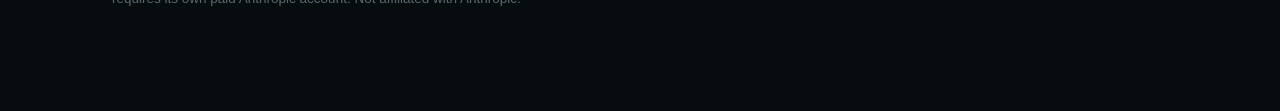
==== commit 7c6cd472: "Website: a policy the page can actually satisfy The CSP was going to ship with `script-src 'unsafe-i" ====
--- a/web/pricing.html
+++ b/web/pricing.html
@@ -71,7 +71,7 @@
                     <li>Unlimited history and a weekly digest</li>
                     <li>iOS app, widgets and Watch complications</li>
                 </ul>
-                <p class="layout-note" style="margin-top:22px">
+                <p class="layout-note spaced">
                     <b>Not available yet.</b>
                     <a href="https://github.com/frogbark/trackmyusage">Watch the repository</a>
                     and it will be announced there. Nothing in the project charges for
@@ -80,7 +80,7 @@
             </div>
         </div>
 
-        <p class="layout-note" style="margin-top:26px">
+        <p class="layout-note spaced">
             One licence covers all your devices. Pro checks a signed licence file; the daemon
             never phones home with your usage.
         </p>
--- a/web/styles.css
+++ b/web/styles.css
@@ -1093,6 +1093,23 @@
     margin-left: 10px;
 }
 
+/* ---------------------------------------------------------------- Spacing utilities */
+
+/* These exist so the markup carries no `style` attributes. Inline styles would force
+   `style-src 'unsafe-inline'` into the Content-Security-Policy in vercel.json, which is a
+   real weakening of the policy to save four rules. */
+.spaced {
+    margin-top: 24px;
+}
+
+.stacked {
+    margin-top: 14px;
+}
+
+.footnote {
+    margin: 26px 0 0;
+}
+
 /* ---------------------------------------------------------------- Motion */
 
 /* Scroll reveal, gated on `.js` — which is set by an inline script in the head, and only
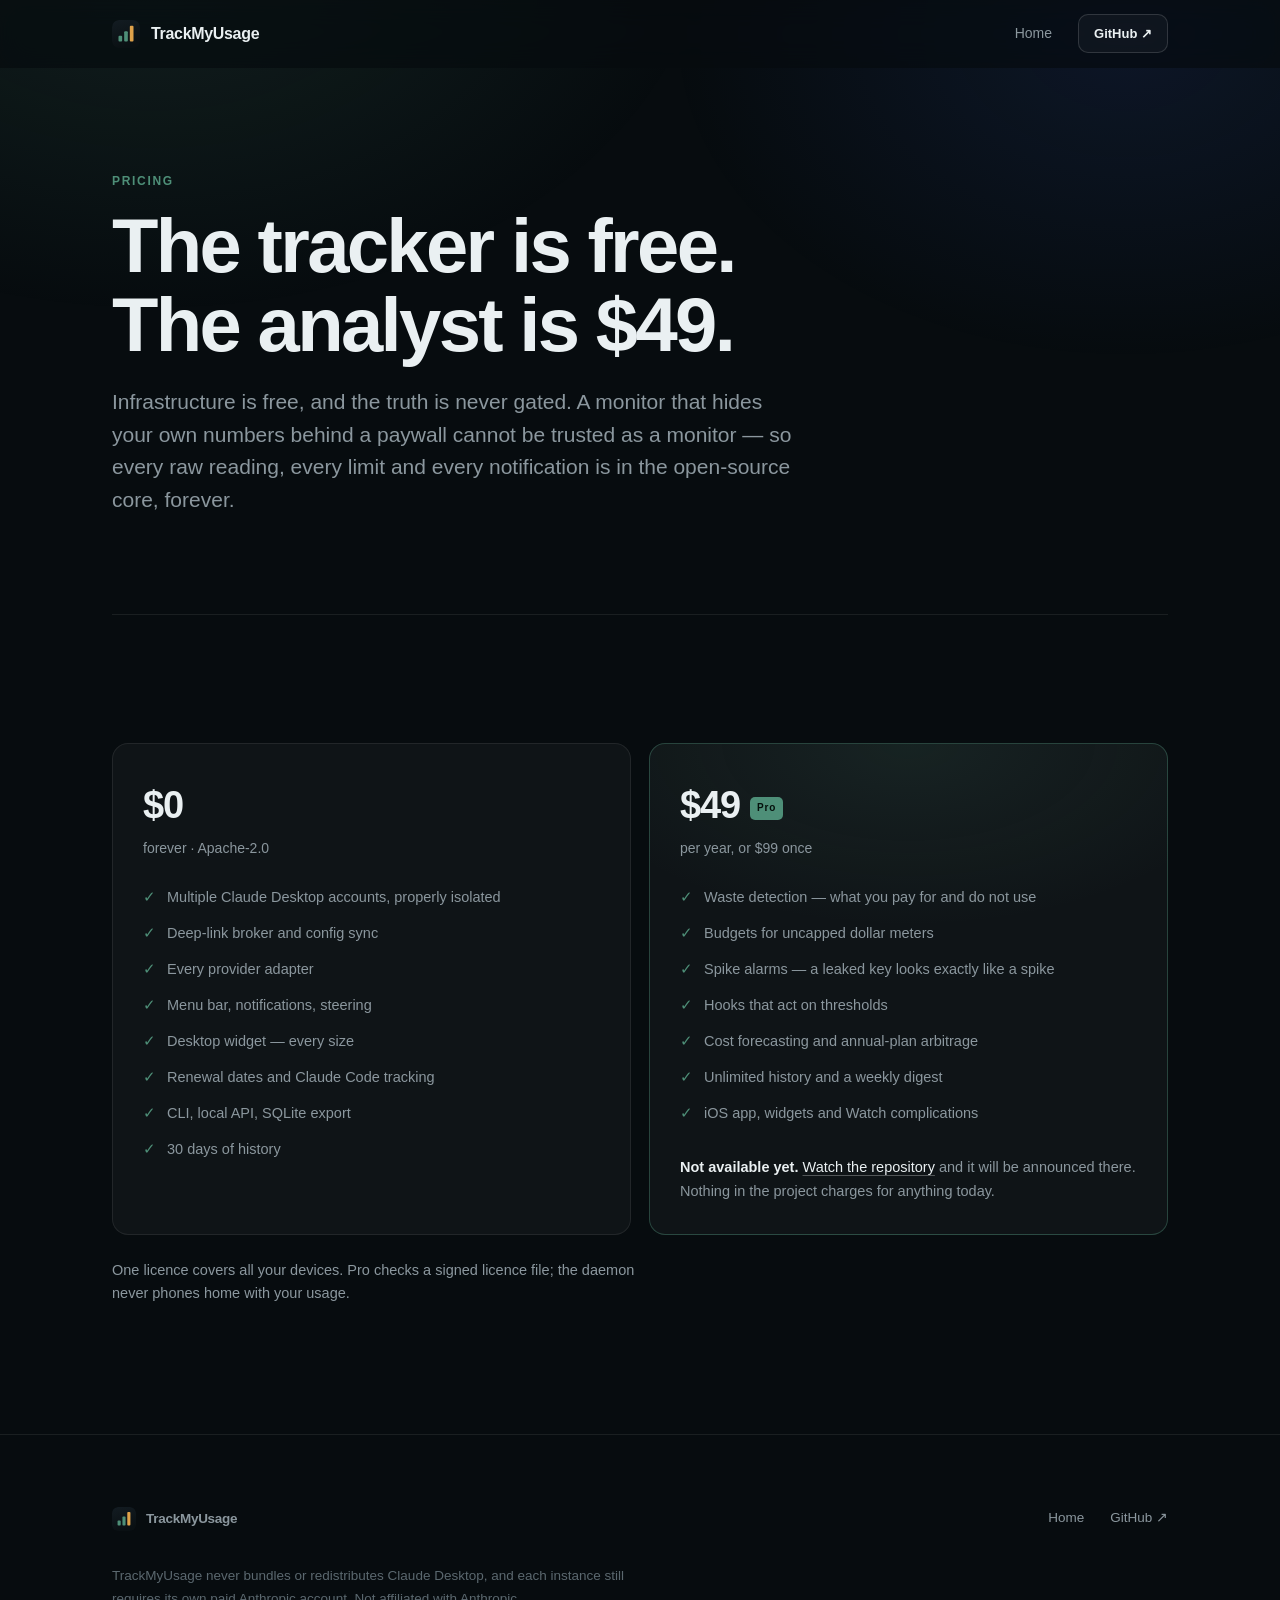
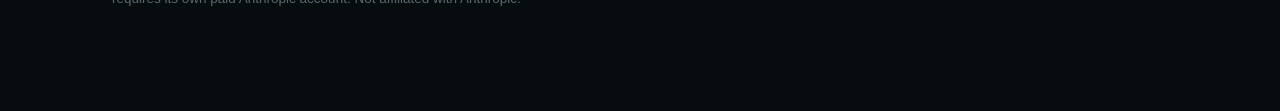
==== commit b830aa41: "Docs: the wallpaper is gone, and everything says so The prose sweep. These comments are load-bearing" ====
--- a/web/pricing.html
+++ b/web/pricing.html
@@ -52,7 +52,7 @@
                     <li>Deep-link broker and config sync</li>
                     <li>Every provider adapter</li>
                     <li>Menu bar, notifications, steering</li>
-                    <li>Wallpaper — every layout and state</li>
+                    <li>Desktop widget — every size</li>
                     <li>Renewal dates and Claude Code tracking</li>
                     <li>CLI, local API, SQLite export</li>
                     <li>30 days of history</li>
